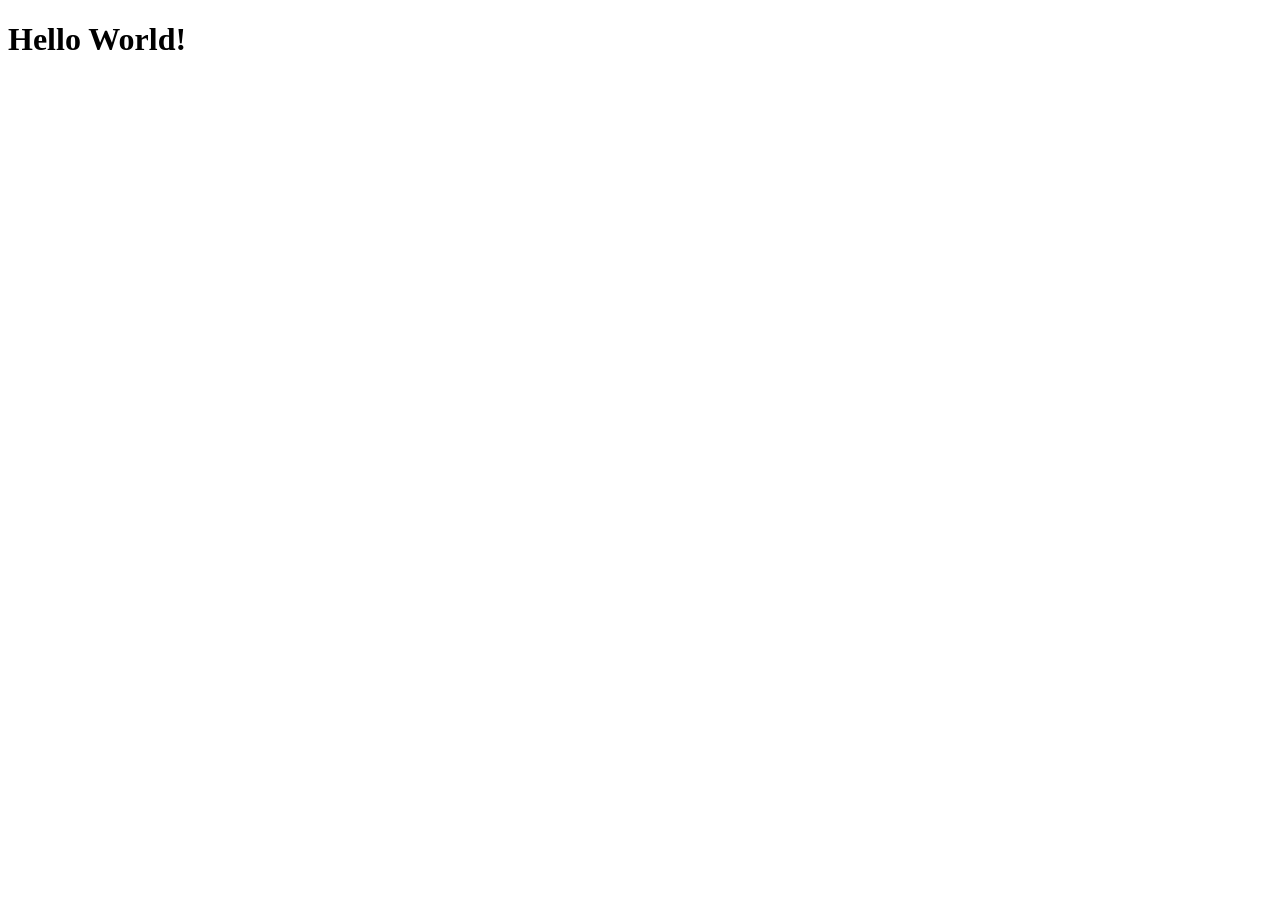
==== index.html @ cc90fe25 "initial commit: hello world" ====
<!DOCTYPE html>
<html lang="pt-BR">
<head>
  <meta charset="UTF-8">
  <meta name="viewport" content="width=device-width, initial-scale=1.0">
  <title>memi.art.br</title>
</head>
<body>
  <h1>Hello World!</h1>
</body>
</html>
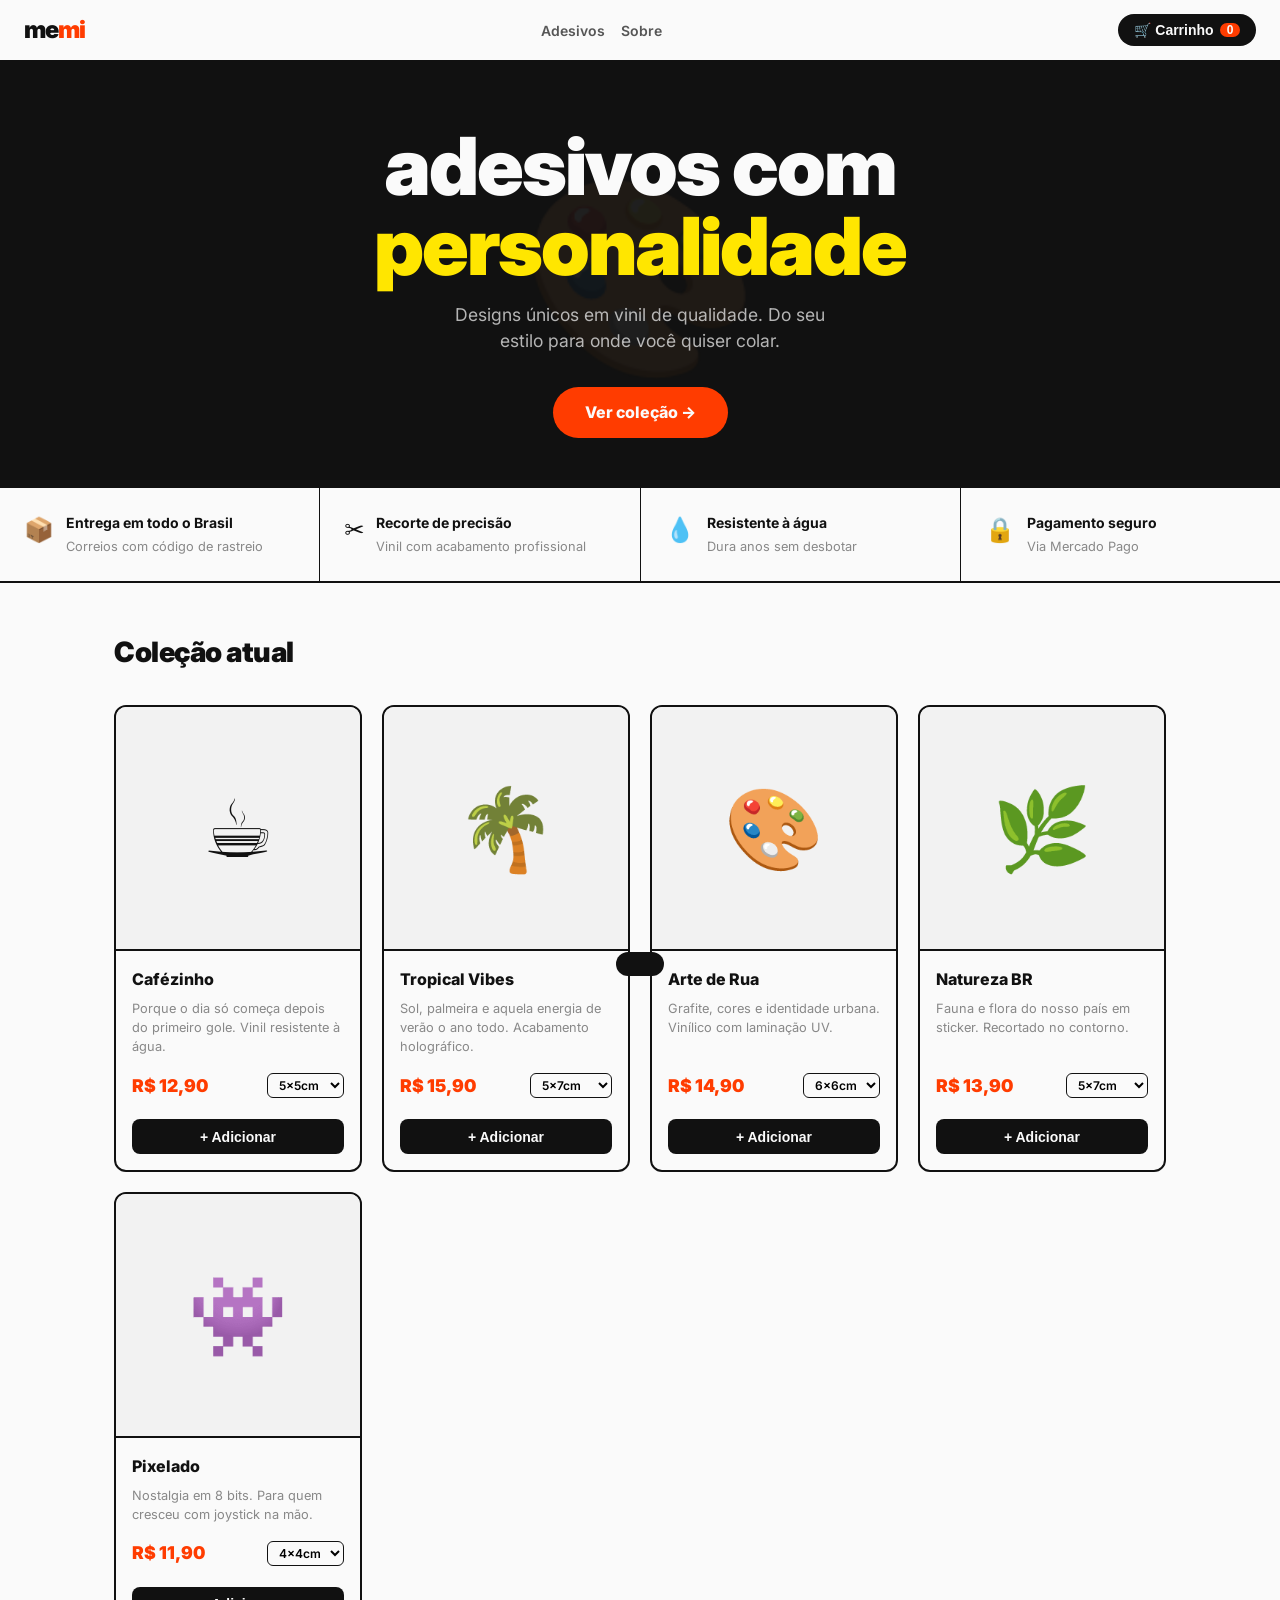
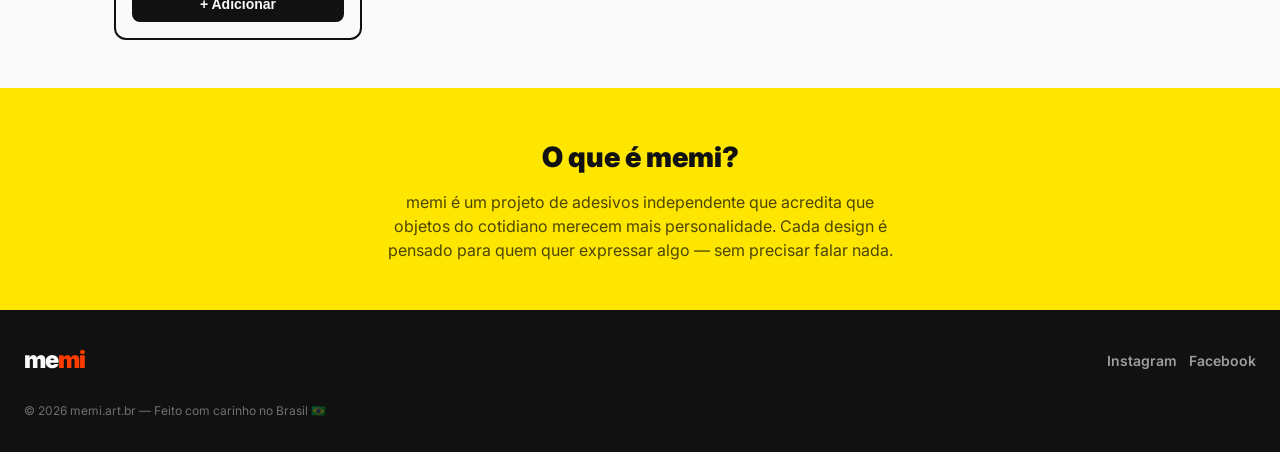
==== commit e14445c5: "feat: storefront MVP — catálogo, carrinho e integração Mercado Pago - Redesenho completo do index.ht" ====
--- a/index.html
+++ b/index.html
@@ -3,9 +3,144 @@
 <head>
   <meta charset="UTF-8">
   <meta name="viewport" content="width=device-width, initial-scale=1.0">
-  <title>memi.art.br</title>
+  <title>memi — adesivos com personalidade</title>
+  <meta name="description" content="Adesivos de vinil com designs únicos, feitos para quem tem algo a dizer. Entrega em todo o Brasil.">
+  <meta property="og:title" content="memi — adesivos com personalidade">
+  <meta property="og:description" content="Adesivos de vinil com designs únicos. Entrega em todo o Brasil.">
+  <meta property="og:url" content="https://memi.art.br">
+  <meta property="og:type" content="website">
+  <link rel="preconnect" href="https://fonts.googleapis.com">
+  <link rel="preconnect" href="https://fonts.gstatic.com" crossorigin>
+  <link href="https://fonts.googleapis.com/css2?family=Inter:wght@400;600;700;800;900&display=swap" rel="stylesheet">
+  <link rel="stylesheet" href="style.css">
+  <!-- GTM - substituir GTM-XXXXXXX pelo ID real após criar conta -->
+  <!-- <script>(function(w,d,s,l,i){w[l]=w[l]||[];w[l].push({'gtm.start':new Date().getTime(),event:'gtm.js'});var f=d.getElementsByTagName(s)[0],j=d.createElement(s),dl=l!='dataLayer'?'&l='+l:'';j.async=true;j.src='https://www.googletagmanager.com/gtm.js?id='+i+dl;f.parentNode.insertBefore(j,f);})(window,document,'script','dataLayer','GTM-XXXXXXX');</script> -->
 </head>
 <body>
-  <h1>Hello World!</h1>
+  <!-- GTM noscript - substituir GTM-XXXXXXX pelo ID real -->
+  <!-- <noscript><iframe src="https://www.googletagmanager.com/ns.html?id=GTM-XXXXXXX" height="0" width="0" style="display:none;visibility:hidden"></iframe></noscript> -->
+
+  <header>
+    <a href="/" class="logo">me<span>mi</span></a>
+    <nav>
+      <a href="#catalogo">Adesivos</a>
+      <a href="#sobre">Sobre</a>
+    </nav>
+    <button id="cart-btn">
+      🛒 Carrinho <span id="cart-count">0</span>
+    </button>
+  </header>
+
+  <section class="hero">
+    <div class="hero-bg">🎨</div>
+    <h1>adesivos com<br><em>personalidade</em></h1>
+    <p>Designs únicos em vinil de qualidade. Do seu estilo para onde você quiser colar.</p>
+    <a href="#catalogo" class="hero-cta">Ver coleção →</a>
+  </section>
+
+  <div class="info-strip">
+    <div class="info-item">
+      <span class="info-icon">📦</span>
+      <div class="info-text">
+        <strong>Entrega em todo o Brasil</strong>
+        <span>Correios com código de rastreio</span>
+      </div>
+    </div>
+    <div class="info-item">
+      <span class="info-icon">✂️</span>
+      <div class="info-text">
+        <strong>Recorte de precisão</strong>
+        <span>Vinil com acabamento profissional</span>
+      </div>
+    </div>
+    <div class="info-item">
+      <span class="info-icon">💧</span>
+      <div class="info-text">
+        <strong>Resistente à água</strong>
+        <span>Dura anos sem desbotar</span>
+      </div>
+    </div>
+    <div class="info-item">
+      <span class="info-icon">🔒</span>
+      <div class="info-text">
+        <strong>Pagamento seguro</strong>
+        <span>Via Mercado Pago</span>
+      </div>
+    </div>
+  </div>
+
+  <section class="catalog" id="catalogo">
+    <h2>Coleção atual</h2>
+    <div class="product-grid" id="product-grid">
+      <!-- preenchido via products.json -->
+    </div>
+  </section>
+
+  <section class="about" id="sobre">
+    <h2>O que é memi?</h2>
+    <p>memi é um projeto de adesivos independente que acredita que objetos do cotidiano merecem mais personalidade. Cada design é pensado para quem quer expressar algo — sem precisar falar nada.</p>
+  </section>
+
+  <footer>
+    <a href="/" class="logo">me<span style="color:var(--accent)">mi</span></a>
+    <div class="social-links">
+      <a href="https://instagram.com/memi.art.br" target="_blank" rel="noopener">Instagram</a>
+      <a href="https://facebook.com/memi.art.br" target="_blank" rel="noopener">Facebook</a>
+    </div>
+    <p class="footer-copy">© 2026 memi.art.br — Feito com carinho no Brasil 🇧🇷</p>
+  </footer>
+
+  <!-- CART SIDEBAR -->
+  <div id="cart-overlay"></div>
+  <aside id="cart-sidebar">
+    <div class="cart-header">
+      <h3>Seu carrinho</h3>
+      <button id="cart-close" title="Fechar">✕</button>
+    </div>
+    <div id="cart-items"></div>
+    <div class="cart-footer">
+      <div class="cart-total">
+        <span>Total</span>
+        <span id="cart-total-value">R$ 0,00</span>
+      </div>
+      <button id="checkout-btn" disabled>Finalizar pedido →</button>
+    </div>
+  </aside>
+
+  <div id="toast"></div>
+
+  <script>
+    window.dataLayer = window.dataLayer || [];
+  </script>
+  <script src="cart.js"></script>
+  <script>
+    fetch('products.json')
+      .then(r => r.json())
+      .then(products => {
+        const grid = document.getElementById('product-grid');
+        grid.innerHTML = products.map(p => `
+          <div class="product-card" data-id="${p.id}">
+            <div class="product-thumb">${p.emoji}</div>
+            <div class="product-info">
+              <div class="product-name">${p.name}</div>
+              <div class="product-desc">${p.description}</div>
+              <div class="product-bottom">
+                <span class="product-price">R$&nbsp;${p.price.toFixed(2).replace('.', ',')}</span>
+                <select class="size-select" id="size-${p.id}">
+                  ${p.sizes.map(s => `<option value="${s}">${s}</option>`).join('')}
+                </select>
+              </div>
+              <button class="add-btn" onclick="addToCart(${JSON.stringify(p).replace(/"/g, '&quot;')}, document.getElementById('size-${p.id}').value)">
+                + Adicionar
+              </button>
+            </div>
+          </div>
+        `).join('');
+
+        products.forEach(p => {
+          dataLayer.push({ event: 'view_item', item_id: p.id, item_name: p.name, price: p.price });
+        });
+      });
+  </script>
 </body>
 </html>
--- a/style.css
+++ b/style.css
@@ -0,0 +1,486 @@
+*, *::before, *::after { box-sizing: border-box; margin: 0; padding: 0; }
+
+:root {
+  --black: #111;
+  --white: #fafafa;
+  --accent: #ff3c00;
+  --accent2: #ffe600;
+  --gray: #888;
+  --light: #f2f2f2;
+  --radius: 12px;
+  --font: 'Inter', system-ui, sans-serif;
+}
+
+html { scroll-behavior: smooth; }
+
+body {
+  font-family: var(--font);
+  background: var(--white);
+  color: var(--black);
+  line-height: 1.5;
+  overflow-x: hidden;
+}
+
+/* HEADER */
+header {
+  position: sticky;
+  top: 0;
+  z-index: 100;
+  background: var(--white);
+  border-bottom: 2px solid var(--black);
+  display: flex;
+  align-items: center;
+  justify-content: space-between;
+  padding: 0.75rem 1.5rem;
+}
+
+.logo {
+  font-size: 1.5rem;
+  font-weight: 900;
+  letter-spacing: -1px;
+  color: var(--black);
+  text-decoration: none;
+}
+
+.logo span { color: var(--accent); }
+
+nav { display: flex; gap: 1rem; align-items: center; }
+
+nav a {
+  font-size: 0.875rem;
+  font-weight: 600;
+  color: var(--black);
+  text-decoration: none;
+  opacity: 0.7;
+  transition: opacity 0.15s;
+}
+
+nav a:hover { opacity: 1; }
+
+#cart-btn {
+  background: var(--black);
+  color: var(--white);
+  border: none;
+  padding: 0.5rem 1rem;
+  border-radius: 99px;
+  font-size: 0.875rem;
+  font-weight: 700;
+  cursor: pointer;
+  display: flex;
+  align-items: center;
+  gap: 0.4rem;
+  transition: transform 0.15s;
+}
+
+#cart-btn:hover { transform: scale(1.05); }
+
+#cart-count {
+  background: var(--accent);
+  color: var(--white);
+  border-radius: 99px;
+  padding: 0 0.4rem;
+  font-size: 0.75rem;
+  min-width: 1.25rem;
+  text-align: center;
+}
+
+/* HERO */
+.hero {
+  background: var(--black);
+  color: var(--white);
+  padding: 4rem 1.5rem 3rem;
+  text-align: center;
+  position: relative;
+  overflow: hidden;
+}
+
+.hero-bg {
+  position: absolute;
+  inset: 0;
+  display: flex;
+  align-items: center;
+  justify-content: center;
+  font-size: 12rem;
+  opacity: 0.06;
+  pointer-events: none;
+  user-select: none;
+}
+
+.hero h1 {
+  font-size: clamp(2.5rem, 8vw, 5rem);
+  font-weight: 900;
+  letter-spacing: -2px;
+  line-height: 1;
+  margin-bottom: 1rem;
+  position: relative;
+}
+
+.hero h1 em {
+  font-style: normal;
+  color: var(--accent2);
+}
+
+.hero p {
+  font-size: 1.1rem;
+  opacity: 0.7;
+  max-width: 36ch;
+  margin: 0 auto 2rem;
+  position: relative;
+}
+
+.hero-cta {
+  display: inline-block;
+  background: var(--accent);
+  color: var(--white);
+  padding: 0.85rem 2rem;
+  border-radius: 99px;
+  font-weight: 800;
+  font-size: 1rem;
+  text-decoration: none;
+  position: relative;
+  transition: transform 0.15s, box-shadow 0.15s;
+}
+
+.hero-cta:hover {
+  transform: translateY(-2px);
+  box-shadow: 0 8px 24px rgba(255,60,0,0.4);
+}
+
+/* CATALOG */
+.catalog {
+  padding: 3rem 1.5rem;
+  max-width: 1100px;
+  margin: 0 auto;
+}
+
+.catalog h2 {
+  font-size: 1.75rem;
+  font-weight: 900;
+  margin-bottom: 2rem;
+  letter-spacing: -0.5px;
+}
+
+.product-grid {
+  display: grid;
+  grid-template-columns: repeat(auto-fill, minmax(240px, 1fr));
+  gap: 1.25rem;
+}
+
+.product-card {
+  border: 2px solid var(--black);
+  border-radius: var(--radius);
+  overflow: hidden;
+  display: flex;
+  flex-direction: column;
+  transition: transform 0.15s, box-shadow 0.15s;
+  background: var(--white);
+}
+
+.product-card:hover {
+  transform: translateY(-4px);
+  box-shadow: 6px 6px 0 var(--black);
+}
+
+.product-thumb {
+  background: var(--light);
+  aspect-ratio: 1;
+  display: flex;
+  align-items: center;
+  justify-content: center;
+  font-size: 5rem;
+  border-bottom: 2px solid var(--black);
+}
+
+.product-info {
+  padding: 1rem;
+  flex: 1;
+  display: flex;
+  flex-direction: column;
+  gap: 0.5rem;
+}
+
+.product-name {
+  font-weight: 800;
+  font-size: 1rem;
+}
+
+.product-desc {
+  font-size: 0.8rem;
+  color: var(--gray);
+  flex: 1;
+}
+
+.product-bottom {
+  display: flex;
+  align-items: center;
+  justify-content: space-between;
+  margin-top: 0.5rem;
+}
+
+.product-price {
+  font-weight: 900;
+  font-size: 1.1rem;
+  color: var(--accent);
+}
+
+.size-select {
+  font-size: 0.75rem;
+  border: 1.5px solid var(--black);
+  border-radius: 6px;
+  padding: 0.2rem 0.4rem;
+  background: var(--white);
+  cursor: pointer;
+  font-family: var(--font);
+  font-weight: 600;
+}
+
+.add-btn {
+  width: 100%;
+  margin-top: 0.75rem;
+  padding: 0.6rem;
+  background: var(--black);
+  color: var(--white);
+  border: none;
+  border-radius: 8px;
+  font-weight: 700;
+  font-size: 0.875rem;
+  cursor: pointer;
+  transition: background 0.15s;
+}
+
+.add-btn:hover { background: var(--accent); }
+
+.add-btn.added {
+  background: #22c55e;
+}
+
+/* CART SIDEBAR */
+#cart-overlay {
+  display: none;
+  position: fixed;
+  inset: 0;
+  background: rgba(0,0,0,0.5);
+  z-index: 200;
+}
+
+#cart-overlay.open { display: block; }
+
+#cart-sidebar {
+  position: fixed;
+  top: 0;
+  right: -420px;
+  width: 100%;
+  max-width: 420px;
+  height: 100%;
+  background: var(--white);
+  z-index: 201;
+  border-left: 2px solid var(--black);
+  display: flex;
+  flex-direction: column;
+  transition: right 0.3s cubic-bezier(0.4,0,0.2,1);
+}
+
+#cart-sidebar.open { right: 0; }
+
+.cart-header {
+  padding: 1.25rem 1.5rem;
+  border-bottom: 2px solid var(--black);
+  display: flex;
+  justify-content: space-between;
+  align-items: center;
+}
+
+.cart-header h3 { font-size: 1.1rem; font-weight: 800; }
+
+#cart-close {
+  background: none;
+  border: none;
+  font-size: 1.5rem;
+  cursor: pointer;
+  line-height: 1;
+}
+
+#cart-items {
+  flex: 1;
+  overflow-y: auto;
+  padding: 1rem 1.5rem;
+  display: flex;
+  flex-direction: column;
+  gap: 0.75rem;
+}
+
+.cart-item {
+  display: flex;
+  gap: 0.75rem;
+  align-items: center;
+  border: 1.5px solid var(--light);
+  border-radius: 8px;
+  padding: 0.75rem;
+}
+
+.cart-item-emoji { font-size: 2rem; }
+
+.cart-item-info { flex: 1; }
+
+.cart-item-name { font-weight: 700; font-size: 0.875rem; }
+
+.cart-item-size { font-size: 0.75rem; color: var(--gray); }
+
+.cart-item-price { font-weight: 800; color: var(--accent); }
+
+.cart-item-remove {
+  background: none;
+  border: none;
+  color: var(--gray);
+  cursor: pointer;
+  font-size: 1.1rem;
+  padding: 0.25rem;
+}
+
+.cart-item-remove:hover { color: var(--accent); }
+
+.cart-empty {
+  text-align: center;
+  color: var(--gray);
+  padding: 3rem 1rem;
+  font-size: 0.9rem;
+}
+
+.cart-footer {
+  padding: 1.25rem 1.5rem;
+  border-top: 2px solid var(--black);
+  display: flex;
+  flex-direction: column;
+  gap: 1rem;
+}
+
+.cart-total {
+  display: flex;
+  justify-content: space-between;
+  font-weight: 800;
+  font-size: 1.1rem;
+}
+
+#checkout-btn {
+  background: var(--accent);
+  color: var(--white);
+  border: none;
+  padding: 0.9rem;
+  border-radius: 99px;
+  font-weight: 800;
+  font-size: 1rem;
+  cursor: pointer;
+  transition: transform 0.15s;
+}
+
+#checkout-btn:hover { transform: scale(1.02); }
+
+#checkout-btn:disabled {
+  background: var(--gray);
+  cursor: not-allowed;
+  transform: none;
+}
+
+/* ABOUT */
+.about {
+  background: var(--accent2);
+  padding: 3rem 1.5rem;
+  text-align: center;
+}
+
+.about h2 {
+  font-size: 1.75rem;
+  font-weight: 900;
+  margin-bottom: 0.75rem;
+}
+
+.about p {
+  max-width: 52ch;
+  margin: 0 auto;
+  font-size: 1rem;
+  color: rgba(0,0,0,0.7);
+}
+
+/* INFO STRIP */
+.info-strip {
+  display: flex;
+  flex-wrap: wrap;
+  gap: 1px;
+  background: var(--black);
+  border-top: 2px solid var(--black);
+  border-bottom: 2px solid var(--black);
+}
+
+.info-item {
+  flex: 1 1 200px;
+  background: var(--white);
+  padding: 1.5rem;
+  display: flex;
+  gap: 0.75rem;
+  align-items: flex-start;
+}
+
+.info-icon { font-size: 1.5rem; }
+
+.info-text strong { display: block; font-weight: 700; font-size: 0.875rem; }
+
+.info-text span { font-size: 0.8rem; color: var(--gray); }
+
+/* FOOTER */
+footer {
+  background: var(--black);
+  color: var(--white);
+  padding: 2rem 1.5rem;
+  display: flex;
+  flex-wrap: wrap;
+  gap: 1.5rem;
+  justify-content: space-between;
+  align-items: center;
+}
+
+footer .logo { color: var(--white); }
+
+.social-links { display: flex; gap: 0.75rem; }
+
+.social-links a {
+  color: var(--white);
+  opacity: 0.6;
+  text-decoration: none;
+  font-size: 0.875rem;
+  font-weight: 600;
+  transition: opacity 0.15s;
+}
+
+.social-links a:hover { opacity: 1; }
+
+.footer-copy {
+  font-size: 0.75rem;
+  opacity: 0.4;
+  width: 100%;
+}
+
+/* TOAST */
+#toast {
+  position: fixed;
+  bottom: 1.5rem;
+  left: 50%;
+  transform: translateX(-50%) translateY(100px);
+  background: var(--black);
+  color: var(--white);
+  padding: 0.75rem 1.5rem;
+  border-radius: 99px;
+  font-weight: 700;
+  font-size: 0.875rem;
+  z-index: 300;
+  transition: transform 0.3s;
+  pointer-events: none;
+}
+
+#toast.show { transform: translateX(-50%) translateY(0); }
+
+/* RESPONSIVE */
+@media (max-width: 600px) {
+  .hero h1 { letter-spacing: -1px; }
+  nav a { display: none; }
+  .info-item { flex: 1 1 100%; }
+}
